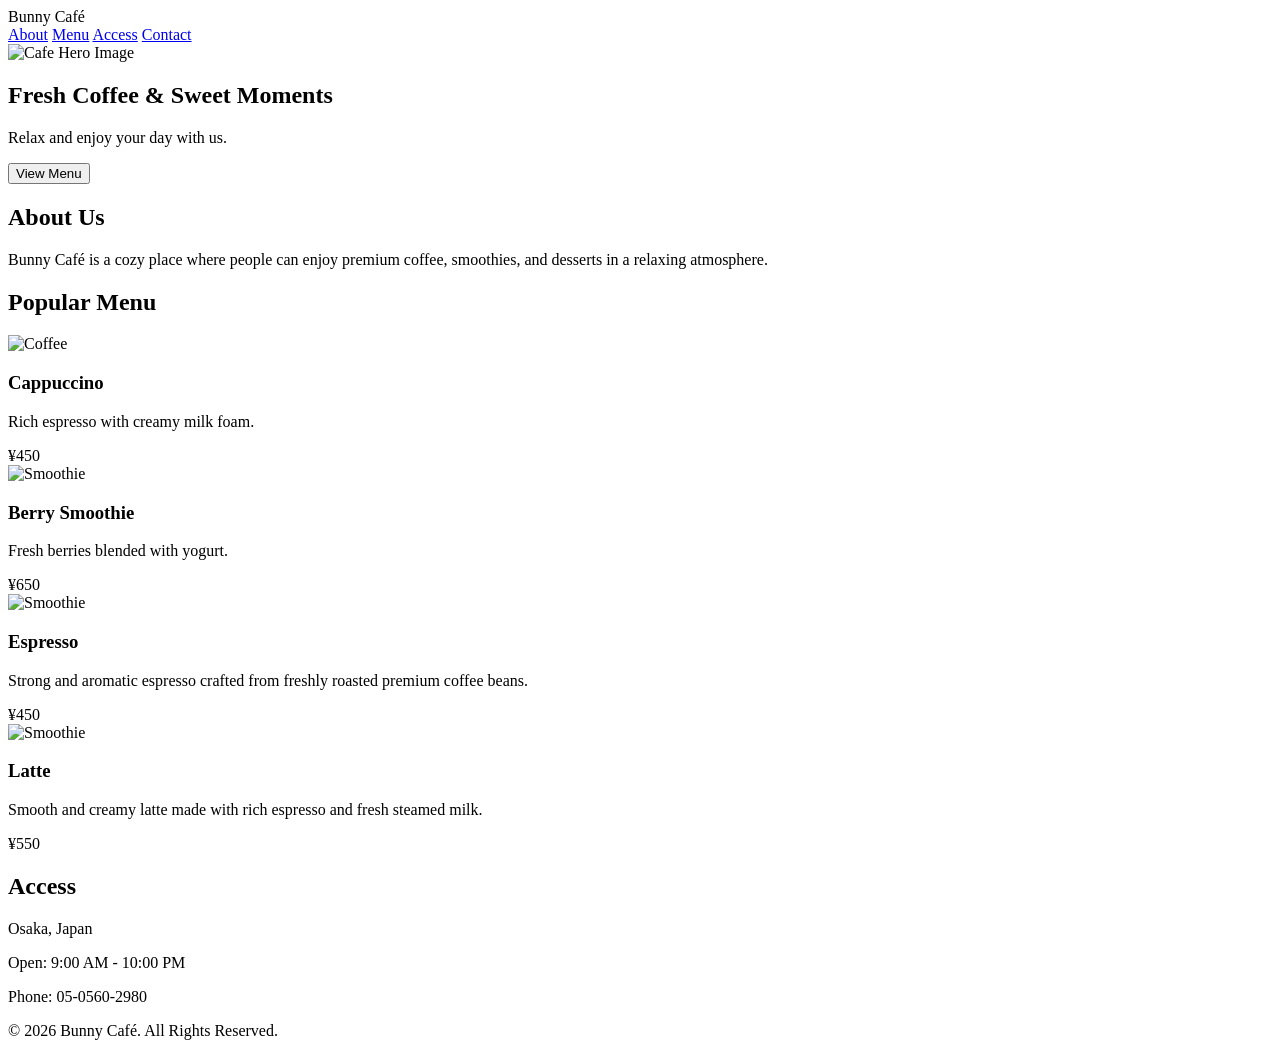
==== For github/cafe/index.html @ dce5ebcb "create a cafe website" ====
<!DOCTYPE html>
<html lang="en">
<head>
    <meta charset="UTF-8">
    <meta name="viewport" content="width=device-width, initial-scale=1.0">
    <title>Document</title>
    <link rel="stylesheet" href="/cafe/style.css">
    <script src="/cafe/script.js"></script>
    
</head>
<body>
   <header>
   <div class="logo">Bunny Café</div>

   <nav>
      <a href="#about">About</a>
      <a href="#menu">Menu</a>
      <a href="#access">Access</a>
      <a href="#contact">Contact</a>
   </nav>
</header>
<section class="hero">

   <img src="img1.jpg" alt="Cafe Hero Image">

   <div class="hero-content">
      <h1>Fresh Coffee & Sweet Moments</h1>

      <p>
         Relax and enjoy your day with us.
      </p>

      <button>View Menu</button>
   </div>

</section>
<section id="about">
   <h2>About Us</h2>

   <p>
      Bunny Café is a cozy place where people can enjoy
      premium coffee, smoothies, and desserts in a relaxing atmosphere.
   </p>
</section>
<section id="menu">

   <h2>Popular Menu</h2>

   <div class="menu-container">

      <div class="menu-item">
         <img src="img4.jpg" alt="Coffee">

         <h3>Cappuccino</h3>

         <p>Rich espresso with creamy milk foam.</p>

         <span>¥450</span>
      </div>

      <div class="menu-item">
         <img src="berry.jpg" alt="Smoothie">

         <h3>Berry Smoothie</h3>

         <p>Fresh berries blended with yogurt.</p>

         <span>¥650</span>
      </div>
      <div class="menu-item">
         <img src="expresso.jpg" alt="Smoothie">

         <h3>Espresso</h3>

         <p>Strong and aromatic espresso crafted from freshly roasted premium coffee beans.
</p>

         <span>¥450</span>
      </div>
      <div class="menu-item">
         <img src="latte.jpg" alt="Smoothie">

         <h3>Latte</h3>

         <p>Smooth and creamy latte made with rich espresso and fresh steamed milk.</p>

         <span>¥550</span>
      </div>

   </div>

</section>
<section id="access">
   <h2>Access</h2>

   <p>Osaka, Japan</p>
   <p>Open: 9:00 AM - 10:00 PM</p>
   <p>Phone: 05-0560-2980</p>
</section>
<footer>
   <p>© 2026 Bunny Café. All Rights Reserved.</p>
</footer>
    
</body>
</html>
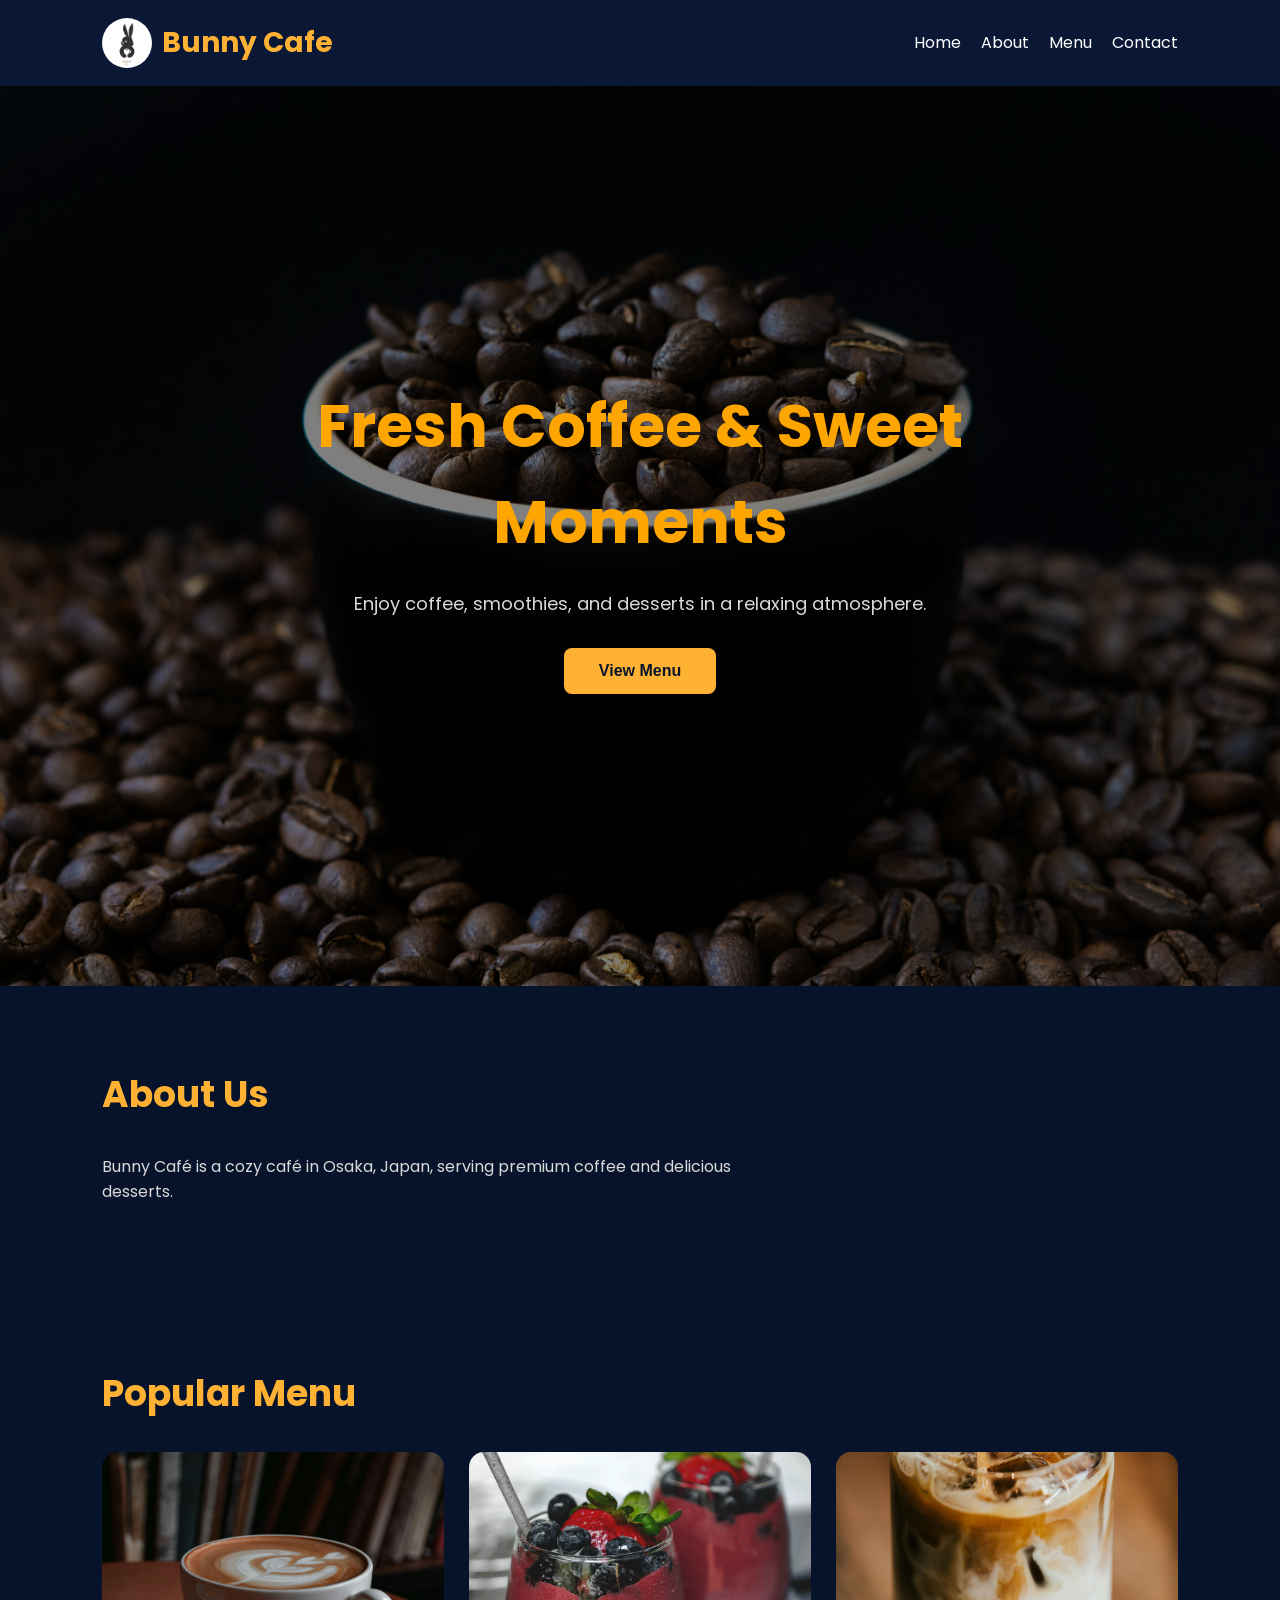
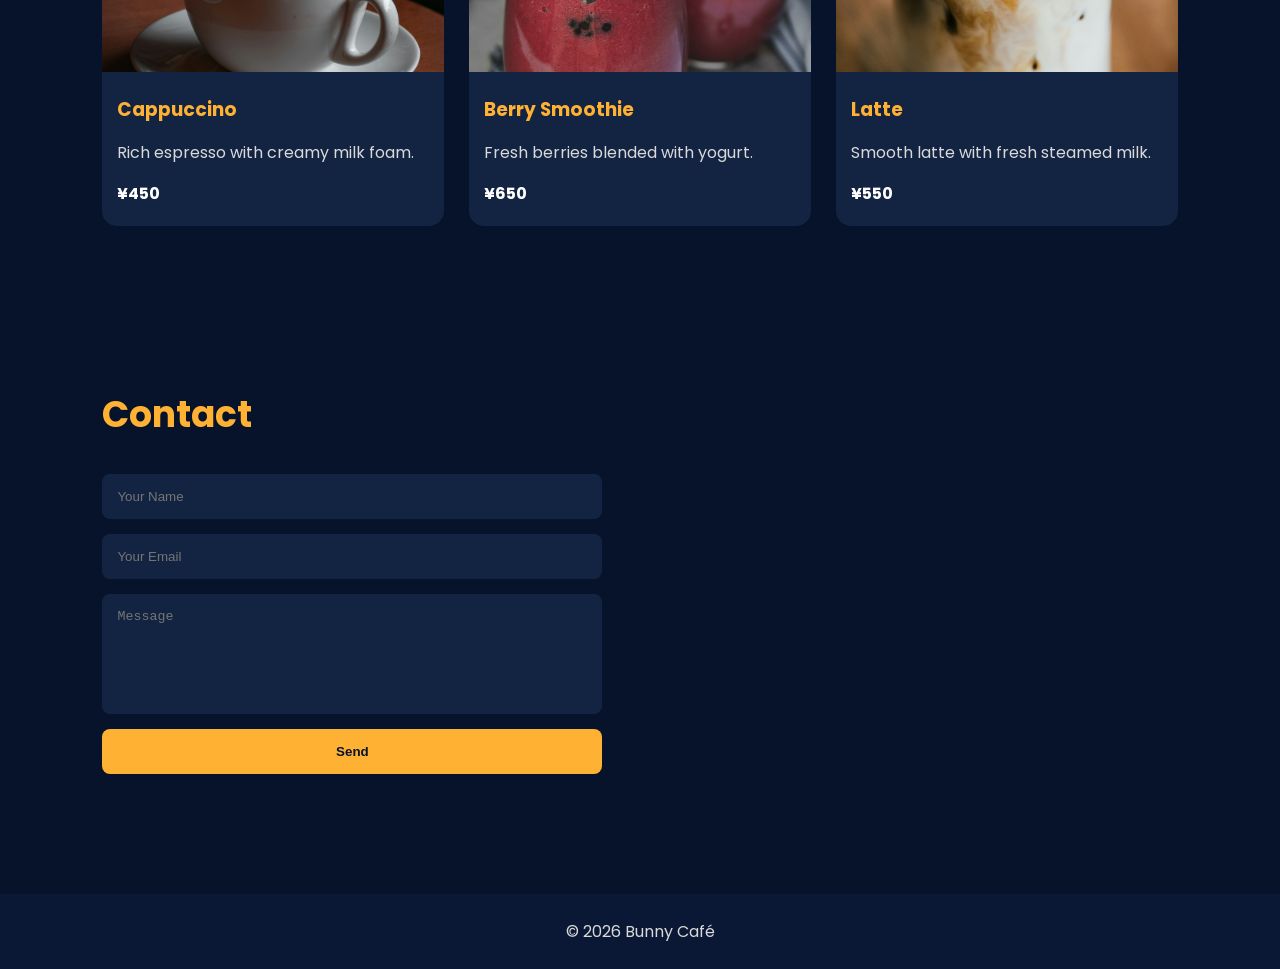
==== commit ee7da7c0: "create a cafe website" ====
--- a/For github/cafe/index.html
+++ b/For github/cafe/index.html
@@ -3,103 +3,141 @@
 <head>
     <meta charset="UTF-8">
     <meta name="viewport" content="width=device-width, initial-scale=1.0">
-    <title>Document</title>
-    <link rel="stylesheet" href="/cafe/style.css">
-    <script src="/cafe/script.js"></script>
-    
+
+    <title>Bunny Café</title>
+
+    <link rel="stylesheet" href="style.css">
+    <script src="script.js" defer></script>
 </head>
+
 <body>
-   <header>
-   <div class="logo">Bunny Café</div>
 
-   <nav>
-      <a href="#about">About</a>
-      <a href="#menu">Menu</a>
-      <a href="#access">Access</a>
-      <a href="#contact">Contact</a>
-   </nav>
-</header>
-<section class="hero">
+    <!-- HEADER -->
+    <header>
 
-   <img src="img1.jpg" alt="Cafe Hero Image">
+        <div class="logo">
+            <img src="log.1.jpg" alt="Bunny cafe logo">
+            <span>Bunny Cafe</span>
+        </div>
 
-   <div class="hero-content">
-      <h1>Fresh Coffee & Sweet Moments</h1>
+        <button class="menu-btn">☰</button>
 
-      <p>
-         Relax and enjoy your day with us.
-      </p>
+        <nav>
+            <a href="#home">Home</a>
+            <a href="#about">About</a>
+            <a href="#menu">Menu</a>
+            <a href="#contact">Contact</a>
+        </nav>
 
-      <button>View Menu</button>
-   </div>
+    </header>
 
-</section>
-<section id="about">
-   <h2>About Us</h2>
 
-   <p>
-      Bunny Café is a cozy place where people can enjoy
-      premium coffee, smoothies, and desserts in a relaxing atmosphere.
-   </p>
-</section>
-<section id="menu">
+    <!-- HERO -->
+    <section id="home" class="hero">
 
-   <h2>Popular Menu</h2>
+        <div class="hero-content">
 
-   <div class="menu-container">
+            <h1>Fresh Coffee & Sweet Moments</h1>
 
-      <div class="menu-item">
-         <img src="img4.jpg" alt="Coffee">
+            <p>
+                Enjoy coffee, smoothies, and desserts
+                in a relaxing atmosphere.
+            </p>
 
-         <h3>Cappuccino</h3>
+            <button>View Menu</button>
 
-         <p>Rich espresso with creamy milk foam.</p>
+        </div>
 
-         <span>¥450</span>
-      </div>
+    </section>
 
-      <div class="menu-item">
-         <img src="berry.jpg" alt="Smoothie">
 
-         <h3>Berry Smoothie</h3>
+    <!-- ABOUT -->
+    <section id="about">
 
-         <p>Fresh berries blended with yogurt.</p>
+        <h2>About Us</h2>
 
-         <span>¥650</span>
-      </div>
-      <div class="menu-item">
-         <img src="expresso.jpg" alt="Smoothie">
+        <p>
+            Bunny Café is a cozy café in Osaka, Japan,
+            serving premium coffee and delicious desserts.
+        </p>
 
-         <h3>Espresso</h3>
+    </section>
 
-         <p>Strong and aromatic espresso crafted from freshly roasted premium coffee beans.
-</p>
 
-         <span>¥450</span>
-      </div>
-      <div class="menu-item">
-         <img src="latte.jpg" alt="Smoothie">
+    <!-- MENU -->
+    <section id="menu">
 
-         <h3>Latte</h3>
+        <h2>Popular Menu</h2>
 
-         <p>Smooth and creamy latte made with rich espresso and fresh steamed milk.</p>
+        <div class="menu-container">
 
-         <span>¥550</span>
-      </div>
+            <div class="menu-item">
 
-   </div>
+                <img src="img4.jpg" alt="Cappuccino">
 
-</section>
-<section id="access">
-   <h2>Access</h2>
+                <h3>Cappuccino</h3>
 
-   <p>Osaka, Japan</p>
-   <p>Open: 9:00 AM - 10:00 PM</p>
-   <p>Phone: 05-0560-2980</p>
-</section>
-<footer>
-   <p>© 2026 Bunny Café. All Rights Reserved.</p>
-</footer>
-    
+                <p>Rich espresso with creamy milk foam.</p>
+
+                <span>¥450</span>
+
+            </div>
+
+            <div class="menu-item">
+
+                <img src="berry.jpg" alt="Berry Smoothie">
+
+                <h3>Berry Smoothie</h3>
+
+                <p>Fresh berries blended with yogurt.</p>
+
+                <span>¥650</span>
+
+            </div>
+
+            <div class="menu-item">
+
+                <img src="latte.jpg" alt="Latte">
+
+                <h3>Latte</h3>
+
+                <p>Smooth latte with fresh steamed milk.</p>
+
+                <span>¥550</span>
+
+            </div>
+
+        </div>
+
+    </section>
+
+
+    <!-- CONTACT -->
+    <section id="contact">
+
+        <h2>Contact</h2>
+
+        <form class="contact-form">
+
+            <input type="text" placeholder="Your Name" required>
+
+            <input type="email" placeholder="Your Email" required>
+
+            <textarea placeholder="Message"></textarea>
+
+            <button type="submit">Send</button>
+
+        </form>
+
+    </section>
+
+
+    <!-- FOOTER -->
+    <footer>
+
+        <p>© 2026 Bunny Café</p>
+
+    </footer>
+
 </body>
 </html>
--- a/For github/cafe/style.css
+++ b/For github/cafe/style.css
@@ -0,0 +1,270 @@
+@import url('https://fonts.googleapis.com/css2?family=Poppins:wght@300;400;500;600;700&display=swap');
+
+*{
+    margin:0;
+    padding:0;
+    box-sizing:border-box;
+    scroll-behavior:smooth;
+}
+
+:root{
+    --bg:#07132b;
+    --card:#132443;
+    --header:#0b1835;
+    --main:#ffb133;
+    --white:#ffffff;
+    --light:#d9d9d9;
+}
+
+body{
+    font-family:'Poppins',sans-serif;
+    background:var(--bg);
+    color:var(--white);
+    line-height:1.6;
+}
+
+/* HEADER */
+
+header{
+    background:var(--header);
+    padding:18px 8%;
+    display:flex;
+    justify-content:space-between;
+    align-items:center;
+    position:sticky;
+    top:0;
+}
+
+.logo{
+    display:flex;
+    align-items:center;
+    gap:10px;
+
+    font-size:28px;
+    font-weight:700;
+    color:var(--main);
+}
+
+.logo img{
+    width: 50px;
+    height: 50px;
+    object-fit: cover;
+    border-radius: 50%;
+}
+
+nav{
+    display:flex;
+    gap:20px;
+}
+
+nav a{
+    color:white;
+    text-decoration:none;
+    transition:0.3s;
+}
+
+nav a:hover{
+    color:var(--main);
+}
+
+.menu-btn{
+    display:none;
+    background:none;
+    border:none;
+    color:white;
+    font-size:28px;
+    cursor:pointer;
+}
+
+/* HERO */
+
+.hero{
+    height:100vh;
+    background:
+    linear-gradient(rgba(0,0,0,0.5),
+    rgba(0,0,0,0.5)),
+    url("img1.jpg");
+
+    background-size:cover;
+    background-position:center;
+
+    display:flex;
+    justify-content:center;
+    align-items:center;
+    text-align:center;
+    padding:20px;
+}
+
+.hero-content{
+    max-width:700px;
+}
+
+.hero h1{
+    font-size:60px;
+    color:var(--main);
+    margin-bottom:20px;
+}
+
+.hero p{
+    font-size:18px;
+    margin-bottom:30px;
+    color:var(--light);
+}
+
+.hero button{
+    padding:14px 35px;
+    border:none;
+    background:var(--main);
+    color:var(--bg);
+    border-radius:8px;
+    font-size:16px;
+    font-weight:600;
+    cursor:pointer;
+}
+
+.hero button:hover{
+    background:white;
+}
+
+/* SECTION */
+
+section{
+    padding:80px 8%;
+}
+
+section h2{
+    font-size:36px;
+    color:var(--main);
+    margin-bottom:30px;
+}
+
+/* ABOUT */
+
+#about p{
+    max-width:700px;
+    color:var(--light);
+}
+
+/* MENU */
+
+.menu-container{
+    display:grid;
+    grid-template-columns:repeat(auto-fit,minmax(250px,1fr));
+    gap:25px;
+}
+
+.menu-item{
+    background:var(--card);
+    border-radius:15px;
+    overflow:hidden;
+}
+
+.menu-item img{
+    width:100%;
+    height:220px;
+    object-fit:cover;
+}
+
+.menu-item h3{
+    color:var(--main);
+    margin:15px;
+}
+
+.menu-item p{
+    margin:0 15px 15px;
+    color:var(--light);
+}
+
+.menu-item span{
+    display:block;
+    margin:0 15px 20px;
+    font-weight:bold;
+}
+
+/* CONTACT */
+
+.contact-form{
+    display:flex;
+    flex-direction:column;
+    gap:15px;
+    max-width:500px;
+}
+
+.contact-form input,
+.contact-form textarea{
+    padding:15px;
+    border:none;
+    border-radius:8px;
+    background:var(--card);
+    color:white;
+    outline:none;
+}
+
+.contact-form textarea{
+    min-height:120px;
+    resize:none;
+}
+
+.contact-form button{
+    padding:15px;
+    border:none;
+    background:var(--main);
+    color:var(--bg);
+    border-radius:8px;
+    font-weight:600;
+    cursor:pointer;
+}
+
+.contact-form button:hover{
+    background:white;
+}
+
+/* FOOTER */
+
+footer{
+    background:var(--header);
+    text-align:center;
+    padding:25px;
+    margin-top:40px;
+}
+
+footer p{
+    color:var(--light);
+}
+
+/* MOBILE */
+
+@media(max-width:768px){
+
+    .menu-btn{
+        display:block;
+    }
+
+    nav{
+        position:absolute;
+        top:80px;
+        right:20px;
+        background:var(--card);
+        flex-direction:column;
+        width:200px;
+        padding:20px;
+        border-radius:10px;
+        display:none;
+    }
+
+    nav.active{
+        display:flex;
+    }
+
+    .hero h1{
+        font-size:40px;
+    }
+
+    .hero p{
+        font-size:16px;
+    }
+
+    section{
+        padding:70px 6%;
+    }
+}
